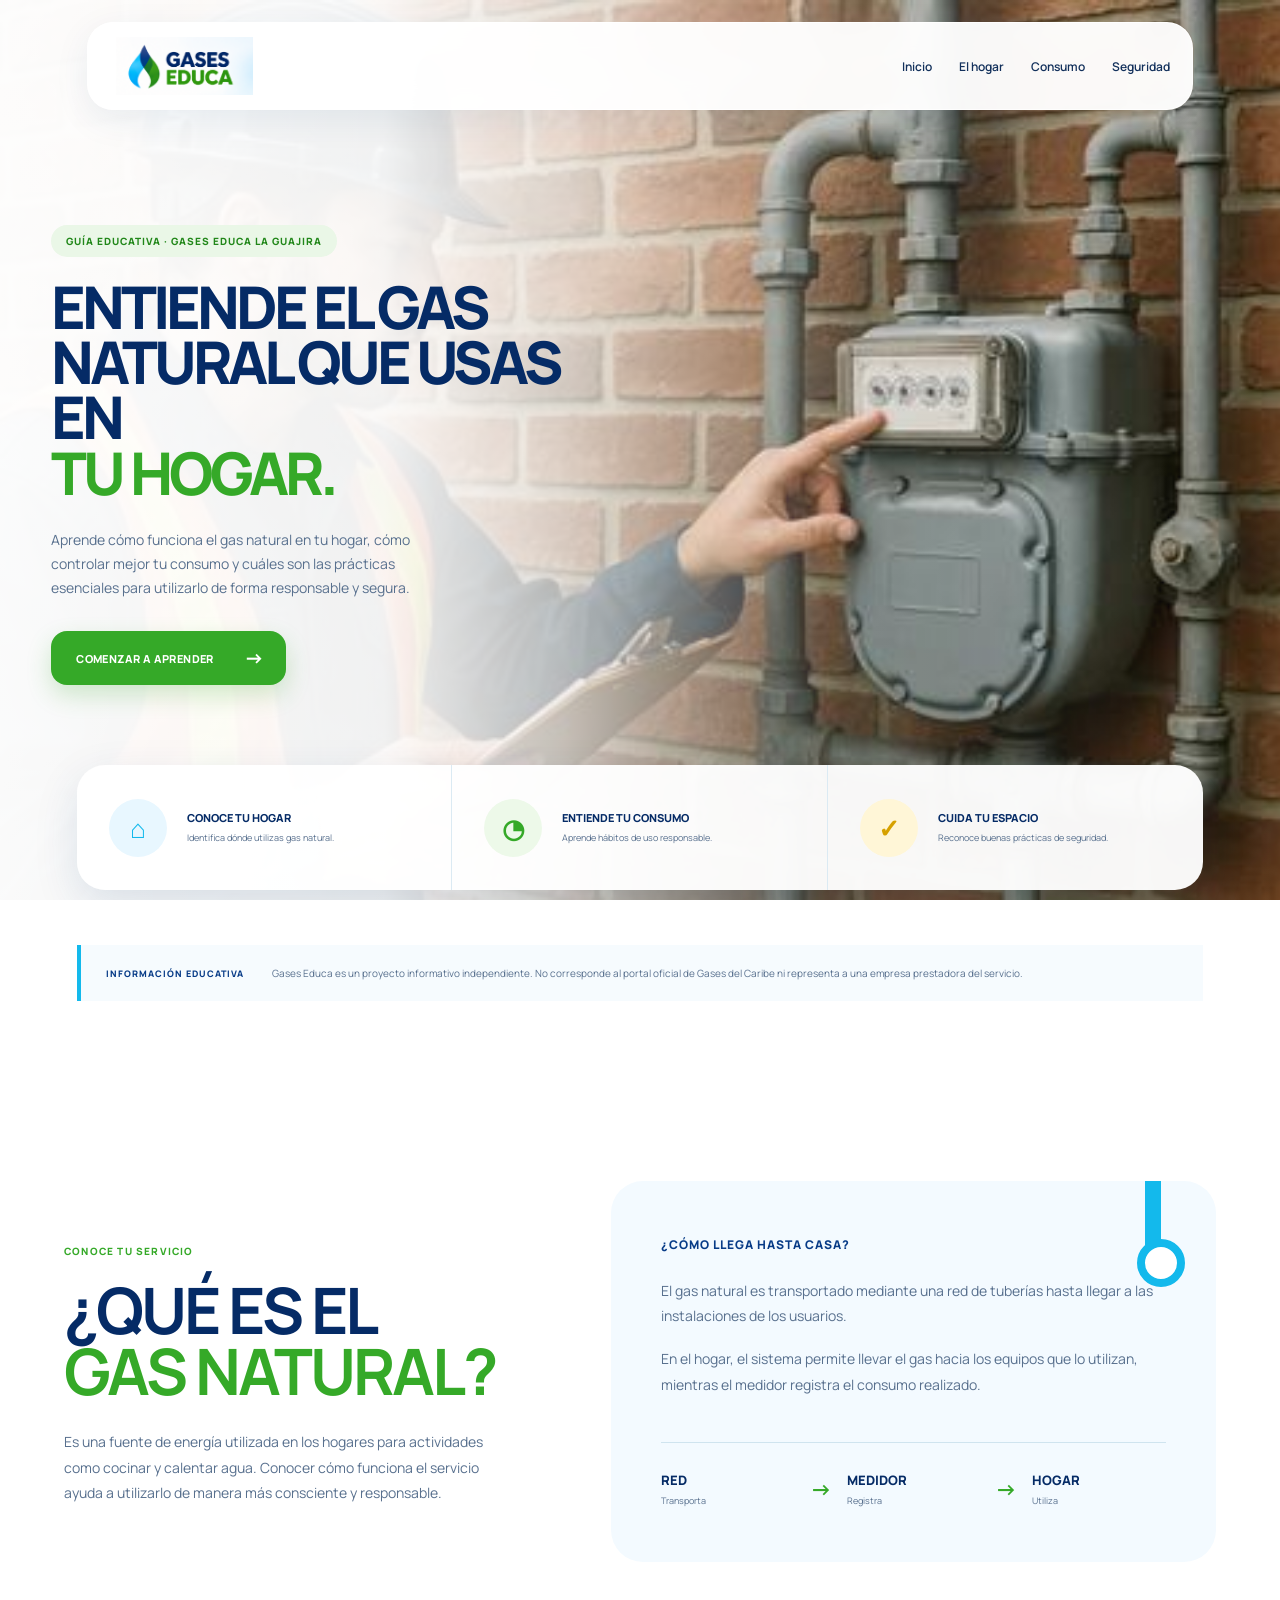
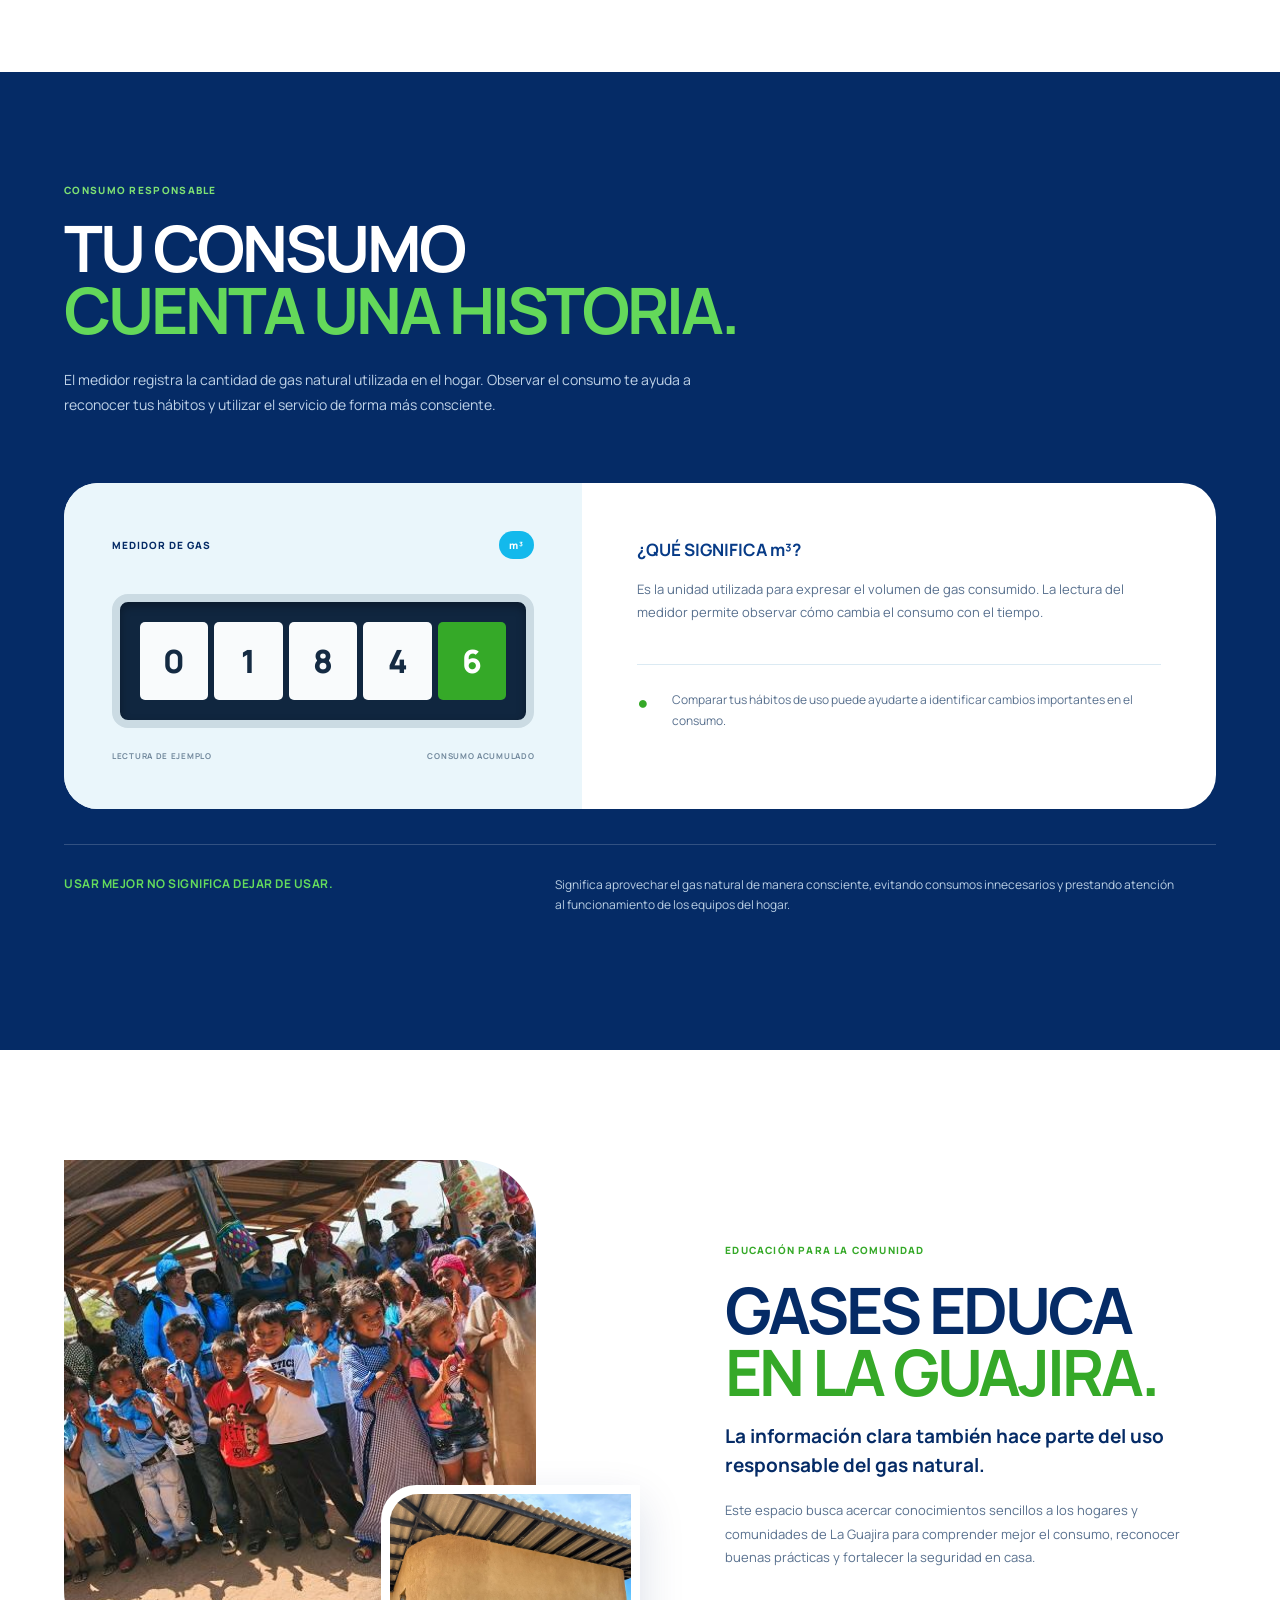
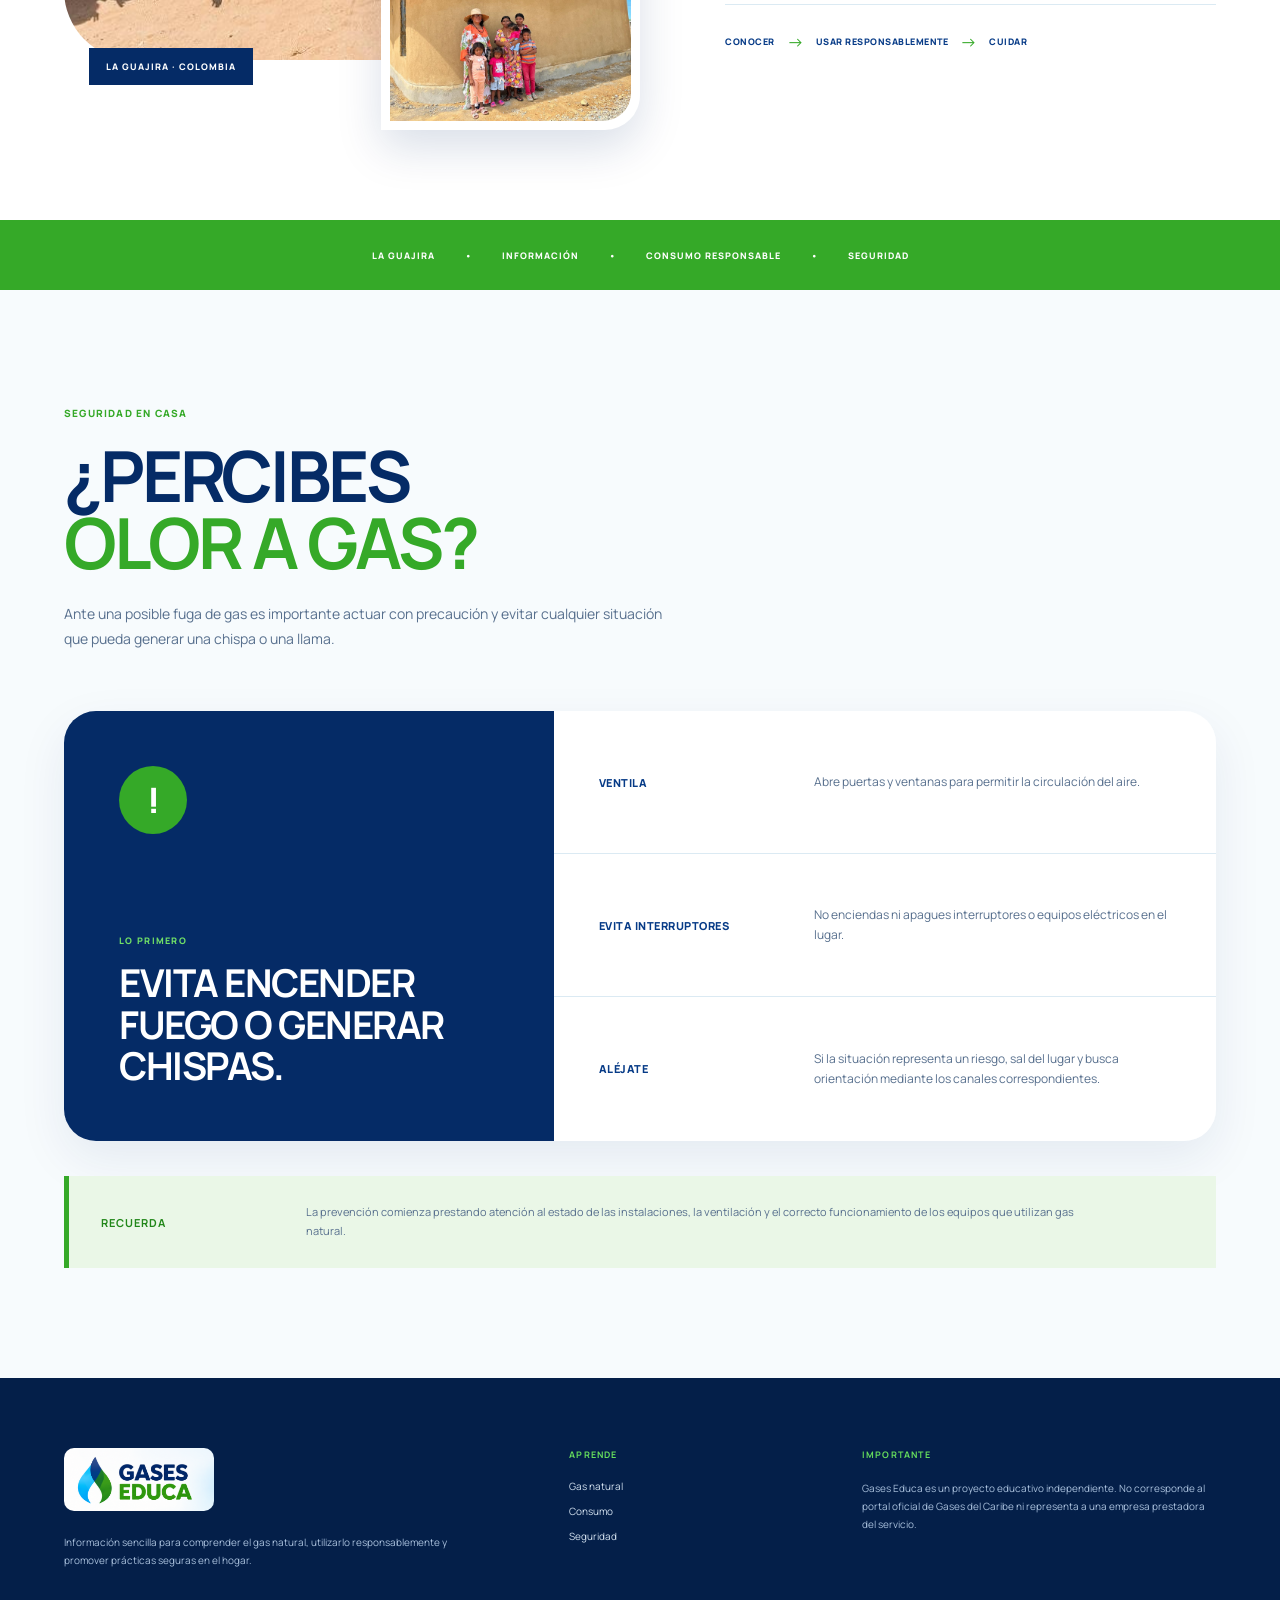
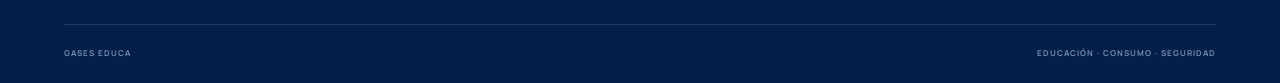
==== index.html @ d1bec8c1 "Add files via upload" ====
<!DOCTYPE html>
<html lang="es">

<head>
    <meta charset="UTF-8">
    <meta name="viewport" content="width=device-width, initial-scale=1.0">

    <meta name="description"
        content="Gases Educa, guía educativa independiente sobre gas natural, consumo responsable y seguridad en el hogar.">

    <title>Gases Educa | Energía en tu hogar</title>

    <link rel="stylesheet" href="estilos.css">
</head>

<body>

    <!-- =========================
         HEADER
    ========================== -->

    <header class="header">

        <div class="header-inner">

            <a href="#inicio" class="logo">
                <img src="imagenes/logo.png" alt="Gases Educa">
            </a>

            <nav class="nav" id="nav">
                <a href="#inicio">Inicio</a>
                <a href="#hogar">El hogar</a>
                <a href="#consumo">Consumo</a>
                <a href="#seguridad">Seguridad</a>
            </nav>

             

            <button
                class="menu-btn"
                id="menuBtn"
                aria-label="Abrir menú"
                aria-expanded="false"
            >
                ☰
            </button>

        </div>

    </header>


    <main>

        <!-- =========================
             PORTADA
        ========================== -->

        <section class="hero" id="inicio">

            <div class="hero-background"></div>

            <div class="hero-content">

                <div class="hero-copy">

                    <span class="hero-label">
                        GUÍA EDUCATIVA · GASES EDUCA LA GUAJIRA
                    </span>

                     <h1>
                      ENTIENDE EL
                      GAS NATURAL
                      QUE USAS EN
                     <span>TU HOGAR.</span>
                    </h1>

                     <p>
                     Aprende cómo funciona el gas natural en tu hogar,
                     cómo controlar mejor tu consumo y cuáles son las
                     prácticas esenciales para utilizarlo de forma
                     responsable y segura.
                    </p>

                    <a href="#hogar" class="hero-button">
                       COMENZAR A APRENDER
                       <span>→</span>
                   </a>

                </div>

            </div>


            <!-- FRANJA INFERIOR -->

            <div class="hero-strip">

                <div class="strip-item">
                    <span class="strip-icon">⌂</span>

                    <div>
                        <strong>CONOCE TU HOGAR</strong>
                        <small>
                            Identifica dónde utilizas gas natural.
                        </small>
                    </div>
                </div>


                <div class="strip-item">
                    <span class="strip-icon">◔</span>

                    <div>
                        <strong>ENTIENDE TU CONSUMO</strong>
                        <small>
                            Aprende hábitos de uso responsable.
                        </small>
                    </div>
                </div>


                <div class="strip-item">
                    <span class="strip-icon">✓</span>

                    <div>
                        <strong>CUIDA TU ESPACIO</strong>
                        <small>
                            Reconoce buenas prácticas de seguridad.
                        </small>
                    </div>
                </div>

            </div>

        </section>


        <!-- =========================
             ACLARACIÓN
        ========================== -->

        <div class="independent-message">

            <span>INFORMACIÓN EDUCATIVA</span>

            <p>
                Gases Educa es un proyecto informativo independiente.
                No corresponde al portal oficial de Gases del Caribe
                ni representa a una empresa prestadora del servicio.
            </p>

        </div>

        <!-- =====================================================
     CONOCE TU SERVICIO
====================================================== -->

<section class="learn-gas" id="hogar">

    <div class="learn-gas-inner">

        <div class="learn-intro">

            <span class="section-label">
                CONOCE TU SERVICIO
            </span>

            <h2>
                ¿QUÉ ES EL<br>
                <span>GAS NATURAL?</span>
            </h2>

            <p>
                Es una fuente de energía utilizada en los hogares
                para actividades como cocinar y calentar agua.
                Conocer cómo funciona el servicio ayuda a utilizarlo
                de manera más consciente y responsable.
            </p>

        </div>


        <div class="gas-explanation">

            <div class="gas-line"></div>

            <div class="gas-text">

                <span class="gas-question">
                    ¿CÓMO LLEGA HASTA CASA?
                </span>

                <p>
                    El gas natural es transportado mediante una red de
                    tuberías hasta llegar a las instalaciones de los
                    usuarios.
                </p>

                <p>
                    En el hogar, el sistema permite llevar el gas hacia
                    los equipos que lo utilizan, mientras el medidor
                    registra el consumo realizado.
                </p>

            </div>


            <div class="gas-words">

                <div>
                    <span>RED</span>
                    <small>Transporta</small>
                </div>

                <div class="word-arrow">→</div>

                <div>
                    <span>MEDIDOR</span>
                    <small>Registra</small>
                </div>

                <div class="word-arrow">→</div>

                <div>
                    <span>HOGAR</span>
                    <small>Utiliza</small>
                </div>

            </div>

        </div>

    </div>

</section>
      <!-- =====================================================
     ENTIENDE TU CONSUMO
====================================================== -->

<section class="consumption" id="consumo">

    <div class="consumption-inner">

        <div class="consumption-heading">

            <span class="consumption-label">
                CONSUMO RESPONSABLE
            </span>

            <h2>
                TU CONSUMO<br>
                <span>CUENTA UNA HISTORIA.</span>
            </h2>

            <p>
                El medidor registra la cantidad de gas natural utilizada
                en el hogar. Observar el consumo te ayuda a reconocer tus
                hábitos y utilizar el servicio de forma más consciente.
            </p>

        </div>


        <div class="meter-area">

            <div class="meter">

                <div class="meter-top">
                    <span>MEDIDOR DE GAS</span>
                    <span>m³</span>
                </div>

                <div class="meter-screen">
                    <span>0</span>
                    <span>1</span>
                    <span>8</span>
                    <span>4</span>
                    <span class="meter-decimal">6</span>
                </div>

                <div class="meter-bottom">
                    <span>LECTURA DE EJEMPLO</span>
                    <span>CONSUMO ACUMULADO</span>
                </div>

            </div>


            <div class="meter-explanation">

                <div class="meter-info">
                    <strong>¿QUÉ SIGNIFICA m³?</strong>

                    <p>
                        Es la unidad utilizada para expresar el volumen
                        de gas consumido. La lectura del medidor permite
                        observar cómo cambia el consumo con el tiempo.
                    </p>
                </div>


                <div class="consumption-tip">
                    <span>●</span>

                    <p>
                        Comparar tus hábitos de uso puede ayudarte a
                        identificar cambios importantes en el consumo.
                    </p>
                </div>

            </div>

        </div>


        <div class="consumption-message">

            <strong>USAR MEJOR NO SIGNIFICA DEJAR DE USAR.</strong>

            <p>
                Significa aprovechar el gas natural de manera consciente,
                evitando consumos innecesarios y prestando atención al
                funcionamiento de los equipos del hogar.
            </p>

        </div>

    </div>

</section>
<!-- =====================================================
     GASES EDUCA EN LA GUAJIRA
====================================================== -->

<section class="guajira-section">

    <div class="guajira-inner">

        <div class="guajira-visual">

            <img
                src="imagenes/guajira.png"
                alt="Comunidad de La Guajira"
                class="guajira-main-img"
            >

            <div class="guajira-second-img">
                <img
                    src="imagenes/guajira2.png"
                    alt="Territorio y comunidad de La Guajira"
                >
            </div>

            <span class="guajira-location">
                LA GUAJIRA · COLOMBIA
            </span>

        </div>


        <div class="guajira-content">

            <span class="section-label">
                EDUCACIÓN PARA LA COMUNIDAD
            </span>

            <h2>
                GASES EDUCA<br>
                <span>EN LA GUAJIRA.</span>
            </h2>

            <p class="guajira-lead">
                La información clara también hace parte del uso
                responsable del gas natural.
            </p>

            <p>
                Este espacio busca acercar conocimientos sencillos
                a los hogares y comunidades de La Guajira para
                comprender mejor el consumo, reconocer buenas
                prácticas y fortalecer la seguridad en casa.
            </p>

            <div class="guajira-message">
                <span>CONOCER</span>
                <i>→</i>
                <span>USAR RESPONSABLEMENTE</span>
                <i>→</i>
                <span>CUIDAR</span>
            </div>

        </div>

    </div>

    <div class="guajira-band">
        <span>LA GUAJIRA</span>
        <span>•</span>
        <span>INFORMACIÓN</span>
        <span>•</span>
        <span>CONSUMO RESPONSABLE</span>
        <span>•</span>
        <span>SEGURIDAD</span>
    </div>

</section>
 <!-- =====================================================
     SEGURIDAD EN CASA
====================================================== -->

<section class="safety" id="seguridad">

    <div class="safety-inner">

        <div class="safety-heading">

            <span class="section-label">
                SEGURIDAD EN CASA
            </span>

            <h2>
                ¿PERCIBES<br>
                <span>OLOR A GAS?</span>
            </h2>

            <p>
                Ante una posible fuga de gas es importante actuar
                con precaución y evitar cualquier situación que
                pueda generar una chispa o una llama.
            </p>

        </div>


        <div class="safety-guide">

            <div class="safety-main">

                <span class="safety-alert">!</span>

                <div>
                    <small>LO PRIMERO</small>

                    <strong>
                        EVITA ENCENDER<br>
                        FUEGO O GENERAR<br>
                        CHISPAS.
                    </strong>
                </div>

            </div>


            <div class="safety-actions">

                <div class="safety-action">
                    <span>VENTILA</span>

                    <p>
                        Abre puertas y ventanas para permitir
                        la circulación del aire.
                    </p>
                </div>


                <div class="safety-action">
                    <span>EVITA INTERRUPTORES</span>

                    <p>
                        No enciendas ni apagues interruptores
                        o equipos eléctricos en el lugar.
                    </p>
                </div>


                <div class="safety-action">
                    <span>ALÉJATE</span>

                    <p>
                        Si la situación representa un riesgo,
                        sal del lugar y busca orientación
                        mediante los canales correspondientes.
                    </p>
                </div>

            </div>

        </div>


        <div class="safety-reminder">

            <strong>RECUERDA</strong>

            <p>
                La prevención comienza prestando atención al estado
                de las instalaciones, la ventilación y el correcto
                funcionamiento de los equipos que utilizan gas natural.
            </p>

        </div>

    </div>

</section>
<!-- =====================================================
     CIERRE
====================================================== -->

<footer class="footer">

    <div class="footer-inner">

        <div class="footer-brand">

            <img src="imagenes/logo.png" alt="Gases Educa">

            <p>
                Información sencilla para comprender el gas natural,
                utilizarlo responsablemente y promover prácticas
                seguras en el hogar.
            </p>

        </div>


        <div class="footer-links">

            <strong>APRENDE</strong>

            <a href="#hogar">Gas natural</a>
            <a href="#consumo">Consumo</a>
            <a href="#seguridad">Seguridad</a>

        </div>


        <div class="footer-disclaimer">

            <strong>IMPORTANTE</strong>

            <p>
                Gases Educa es un proyecto educativo independiente.
                No corresponde al portal oficial de Gases del Caribe
                ni representa a una empresa prestadora del servicio.
            </p>

        </div>

    </div>


    <div class="footer-bottom">

        <span>GASES EDUCA</span>

        <span>EDUCACIÓN · CONSUMO · SEGURIDAD</span>

    </div>

</footer>
    </main>


    <script src="script.js"></script>

</body>

</html>
---- estilos.css ----
/* =========================================================
   GASES EDUCA
   PORTADA
========================================================= */

@import url('https://fonts.googleapis.com/css2?family=Manrope:wght@400;500;600;700;800&display=swap');


:root {
    --blue: #073b87;
    --blue-dark: #052b66;
    --cyan: #13b9ec;
    --green: #35a928;
    --green-dark: #218719;
    --light-green: #eaf7e7;
    --white: #ffffff;
    --text: #12305b;
    --soft-text: #58708e;
    --line: #dbeaf3;
}


* {
    margin: 0;
    padding: 0;
    box-sizing: border-box;
}


html {
    scroll-behavior: smooth;
}


body {
    font-family: "Manrope", sans-serif;
    color: var(--text);
    background: var(--white);
}


/* =========================================================
   HEADER
========================================================= */

.header {
    position: absolute;
    top: 22px;
    left: 0;
    width: 100%;
    z-index: 20;

    padding: 0 4%;
}


 .header-inner {
    width: 94%;
    max-width: 1420px;
    min-height: 88px;

    margin: 0 auto;
    padding: 10px 22px 10px 28px;

    display: flex;
    align-items: center;
    gap: 22px;

    background: rgba(255, 255, 255, .96);

    border: 1px solid rgba(255, 255, 255, .8);
    border-radius: 26px;

    box-shadow: 0 10px 35px rgba(8, 61, 112, .08);

    backdrop-filter: blur(12px);
}

.logo {
    display: flex;
    align-items: center;

    margin-right: auto;
}


.logo img {
    display: block;

    width: auto;
    height: 58px;

    object-fit: contain;
}

.nav {
    display: flex;
    align-items: center;
    gap: 27px;
    white-space: nowrap;
}


.nav a {
    position: relative;

    color: var(--text);
    text-decoration: none;

    font-size: 12px;
    font-weight: 600;
    white-space: nowrap;
}


.nav a::after {
    content: "";

    position: absolute;
    left: 0;
    bottom: -8px;

    width: 0;
    height: 3px;

    border-radius: 10px;

    background: var(--green);

    transition: width .25s ease;
}


.nav a:hover::after {
    width: 100%;
}


.header-action {
    padding: 14px 22px;

    border-radius: 16px;

    background: var(--green);
    color: var(--white);

    text-decoration: none;

    font-size: 12px;
    font-weight: 800;
    white-space: nowrap;

    box-shadow: 0 7px 18px rgba(53, 169, 40, .2);

    transition: transform .2s ease,
                background .2s ease;
}


.header-action:hover {
    transform: translateY(-2px);
    background: var(--green-dark);
}


.menu-btn {
    display: none;

    border: 0;
    background: transparent;

    color: var(--blue);

    font-size: 27px;
    cursor: pointer;
}


/* =========================================================
   HERO
========================================================= */

.hero {
    position: relative;

    min-height: 900px;

    padding-top: 130px;

    overflow: hidden;

    background: #eefaff;
}


/* LA ILUSTRACIÓN ES EL FONDO, NO UNA TARJETA */

 .hero-background {
    position: absolute;
    inset: 0;

    background-image:
        linear-gradient(
            90deg,
            rgba(255,255,255,.98) 0%,
            rgba(255,255,255,.94) 30%,
            rgba(255,255,255,.70) 44%,
            rgba(255,255,255,.12) 65%,
            rgba(255,255,255,0) 100%
        ),
        url("imagenes/foto-portada.jpg");

    background-size: cover;
    background-position: center;
    background-repeat: no-repeat;
}

/* CONTENIDO */

.hero-content {
    position: relative;
    z-index: 3;

    width: 92%;
    max-width: 1420px;

    min-height: 650px;

    margin: 0 auto;

    display: flex;
    align-items: center;
}


.hero-copy {
    width: 520px;
    max-width: 48%;
}


.hero-label {
    display: inline-block;

    margin-bottom: 22px;
    padding: 9px 15px;

    border-radius: 30px;

    background: var(--light-green);
    color: var(--green-dark);

    font-size: 10px;
    font-weight: 800;
    letter-spacing: 1px;
}


.hero-copy h1 {
    max-width: 520px;

    color: var(--blue-dark);

    font-size: clamp(46px, 4.6vw, 68px);
    font-weight: 800;
    line-height: .94;
    letter-spacing: -4px;
}


.hero-copy h1 span {
    display: block;
    color: var(--green);
}


 .hero-copy p {
    width: 390px;
    max-width: 100%;

    margin-top: 28px;

    color: var(--soft-text);

    font-size: 14px;
    line-height: 1.7;

    position: relative;
    z-index: 5;
}

.hero-button {
    width: fit-content;

    margin-top: 32px;
    padding: 17px 22px 17px 25px;

    display: flex;
    align-items: center;
    gap: 30px;

    border-radius: 16px;

    background: var(--green);
    color: var(--white);

    text-decoration: none;

    font-size: 11px;
    font-weight: 800;
    letter-spacing: .4px;

    box-shadow: 0 10px 25px rgba(53, 169, 40, .22);

    transition: transform .2s ease,
                box-shadow .2s ease;
}


.hero-button span {
    font-size: 20px;
    line-height: 1;
}


.hero-button:hover {
    transform: translateY(-3px);

    box-shadow: 0 14px 30px rgba(53, 169, 40, .3);
}


/* =========================================================
   FRANJA INFERIOR DEL HERO
========================================================= */

.hero-strip {
    position: relative;
    z-index: 5;

    width: 88%;
    max-width: 1320px;

    margin: -15px auto 0;

    display: grid;
    grid-template-columns: repeat(3, 1fr);

    background: rgba(255, 255, 255, .96);

    border-radius: 28px;

    box-shadow: 0 15px 45px rgba(8, 61, 112, .12);

    overflow: hidden;
}


.strip-item {
    min-height: 125px;

    padding: 25px 32px;

    display: flex;
    align-items: center;
    gap: 20px;

    border-right: 1px solid var(--line);
}


.strip-item:last-child {
    border-right: 0;
}


.strip-icon {
    flex: 0 0 58px;

    width: 58px;
    height: 58px;

    display: grid;
    place-items: center;

    border-radius: 50%;

    background: #e8f7ff;
    color: var(--cyan);

    font-size: 26px;
    font-weight: 700;
}


.strip-item:nth-child(2) .strip-icon {
    background: #edf9e9;
    color: var(--green);
}


.strip-item:nth-child(3) .strip-icon {
    background: #fff6d7;
    color: #d6a100;
}


.strip-item strong {
    display: block;

    margin-bottom: 6px;

    color: var(--blue-dark);

    font-size: 11px;
    font-weight: 800;
}


.strip-item small {
    display: block;

    color: var(--soft-text);

    font-size: 9px;
    line-height: 1.5;
}


/* =========================================================
   MENSAJE INDEPENDIENTE
========================================================= */

.independent-message {
    width: 88%;
    max-width: 1150px;

    margin: 45px auto 70px;
    padding: 20px 25px;

    display: flex;
    align-items: center;
    gap: 28px;

    border-left: 4px solid var(--cyan);

    background: #f6fbfe;
}


.independent-message > span {
    flex: 0 0 auto;

    color: var(--blue);

    font-size: 9px;
    font-weight: 800;
    letter-spacing: 1px;
}


.independent-message p {
    color: var(--soft-text);

    font-size: 10px;
    line-height: 1.6;
}


/* =========================================================
   TABLET
========================================================= */

@media (max-width: 1000px) {

    .nav {
        gap: 20px;
    }

    .header-action {
        display: none;
    }

    .hero {
        min-height: 820px;
    }

    .hero-background {
        background-position: 58% center;

        opacity: .88;
    }

    .hero-copy {
        max-width: 55%;
    }

    .hero-copy h1 {
        font-size: 55px;
    }

}


/* =========================================================
   MÓVIL
========================================================= */

@media (max-width: 720px) {

    .header {
        top: 12px;
        padding: 0 14px;
    }


    .header-inner {
        min-height: 68px;

        padding: 8px 15px;

        border-radius: 20px;
    }


    .logo img {
        height: 45px;
    }


    .menu-btn {
        display: block;
    }


    .nav {
        position: absolute;

        top: 78px;
        left: 0;
        right: 0;

        display: none;
        flex-direction: column;
        align-items: flex-start;
        gap: 0;

        padding: 12px;

        background: var(--white);

        border-radius: 18px;

        box-shadow: 0 15px 35px rgba(8, 61, 112, .15);
    }


    .nav.active {
        display: flex;
    }


    .nav a {
        width: 100%;

        padding: 13px 10px;

        border-bottom: 1px solid var(--line);
    }


    .nav a:last-child {
        border-bottom: 0;
    }


    .nav a::after {
        display: none;
    }


    .hero {
        min-height: auto;

        padding-top: 105px;
        padding-bottom: 0;
    }


    .hero-background {
        inset: auto 0 0;

        height: 440px;

        background-image:
            linear-gradient(
                180deg,
                #ffffff 0%,
                rgba(255,255,255,.15) 30%,
                rgba(255,255,255,0) 100%
            ),
            url("imagenes/foto-portada.jpg");

        background-size: auto 440px;
        background-position: 68% bottom;
    }


    .hero-content {
        width: 100%;

        min-height: 700px;

        padding: 45px 24px 360px;

        display: block;
    }


    .hero-copy {
        width: 100%;
        max-width: 100%;
    }


    .hero-label {
        margin-bottom: 17px;

        font-size: 8px;
    }


    .hero-copy h1 {
        max-width: 390px;

        font-size: clamp(42px, 13vw, 57px);
        letter-spacing: -2.5px;
    }


    .hero-copy p {
        max-width: 380px;

        margin-top: 20px;

        font-size: 12px;
        line-height: 1.65;
    }


    .hero-button {
        margin-top: 24px;

        padding: 15px 18px;

        gap: 22px;
    }


    .hero-strip {
        width: calc(100% - 28px);

        margin: -25px auto 0;

        grid-template-columns: 1fr;

        border-radius: 22px;
    }


    .strip-item {
        min-height: 95px;

        padding: 18px 22px;

        border-right: 0;
        border-bottom: 1px solid var(--line);
    }


    .strip-item:last-child {
        border-bottom: 0;
    }


    .strip-icon {
        flex-basis: 48px;

        width: 48px;
        height: 48px;

        font-size: 21px;
    }


    .independent-message {
        width: calc(100% - 32px);

        margin: 35px auto 55px;

        display: block;
    }


    .independent-message > span {
        display: block;
        margin-bottom: 9px;
    }

}
/* =========================================================
   CONOCE TU SERVICIO
========================================================= */

.learn-gas {
    padding: 110px 5%;
    background: #ffffff;
}

.learn-gas-inner {
    width: 100%;
    max-width: 1320px;
    margin: 0 auto;

    display: grid;
    grid-template-columns: .85fr 1.15fr;
    gap: 100px;
    align-items: center;
}


/* LADO IZQUIERDO */

.section-label {
    display: inline-block;

    margin-bottom: 22px;

    color: var(--green);
    font-size: 10px;
    font-weight: 800;
    letter-spacing: 1.2px;
}

.learn-intro h2 {
    color: var(--blue-dark);

    font-size: clamp(45px, 5vw, 70px);
    line-height: .95;
    letter-spacing: -3px;
}

.learn-intro h2 span {
    color: var(--green);
}

.learn-intro > p {
    max-width: 460px;

    margin-top: 28px;

    color: var(--soft-text);
    font-size: 14px;
    line-height: 1.8;
}


/* LADO DERECHO */

.gas-explanation {
    position: relative;

    padding: 55px 50px;

    background: #f3faff;

    border-radius: 32px;
    overflow: hidden;
}


/* TUBERÍA DECORATIVA */

.gas-line {
    position: absolute;

    top: 0;
    right: 55px;

    width: 16px;
    height: 90px;

    background: var(--cyan);

    border-radius: 0 0 20px 20px;
}

.gas-line::after {
    content: "";

    position: absolute;

    bottom: -16px;
    left: -8px;

    width: 32px;
    height: 32px;

    background: var(--white);

    border: 8px solid var(--cyan);
    border-radius: 50%;
}


/* TEXTO */

.gas-question {
    display: block;

    margin-bottom: 25px;

    color: var(--blue);
    font-size: 12px;
    font-weight: 800;
    letter-spacing: 1px;
}

.gas-text {
    max-width: 580px;
}

.gas-text p {
    margin-bottom: 18px;

    color: var(--soft-text);
    font-size: 14px;
    line-height: 1.8;
}


/* RED → MEDIDOR → HOGAR */

.gas-words {
    margin-top: 45px;
    padding-top: 28px;

    display: flex;
    align-items: center;
    justify-content: space-between;
    gap: 15px;

    border-top: 1px solid #cfe4ef;
}

.gas-words div:not(.word-arrow) {
    flex: 1;
}

.gas-words span {
    display: block;

    color: var(--blue-dark);
    font-size: 13px;
    font-weight: 800;
}

.gas-words small {
    display: block;

    margin-top: 5px;

    color: var(--soft-text);
    font-size: 9px;
}

.word-arrow {
    color: var(--green);

    font-size: 22px;
    font-weight: 700;
}


/* =========================================================
   MÓVIL
========================================================= */

@media (max-width: 720px) {

    .learn-gas {
        padding: 75px 23px;
    }

    .learn-gas-inner {
        display: block;
    }

    .learn-intro h2 {
        font-size: 45px;
        letter-spacing: -2px;
    }

    .learn-intro > p {
        font-size: 12px;
        line-height: 1.75;
    }

    .gas-explanation {
        margin-top: 45px;

        padding: 45px 25px 30px;

        border-radius: 24px;
    }

    .gas-line {
        right: 30px;

        width: 12px;
        height: 55px;
    }

    .gas-line::after {
        width: 26px;
        height: 26px;

        left: -7px;
        bottom: -13px;

        border-width: 7px;
    }

    .gas-text {
        padding-top: 15px;
    }

    .gas-text p {
        font-size: 12px;
        line-height: 1.7;
    }

    .gas-words {
        margin-top: 30px;

        gap: 8px;
    }

    .gas-words span {
        font-size: 10px;
    }

    .gas-words small {
        font-size: 8px;
    }

    .word-arrow {
        font-size: 16px;
    }

}
/* =========================================================
   ENTIENDE TU CONSUMO
========================================================= */

.consumption {
    padding: 105px 5%;
    background: var(--blue-dark);
    color: var(--white);
}

.consumption-inner {
    width: 100%;
    max-width: 1320px;
    margin: 0 auto;
}


/* ENCABEZADO */

.consumption-heading {
    max-width: 760px;
    margin-bottom: 65px;
}

.consumption-label {
    display: inline-block;
    margin-bottom: 20px;

    color: #7ee173;

    font-size: 10px;
    font-weight: 800;
    letter-spacing: 1.3px;
}

.consumption-heading h2 {
    color: var(--white);

    font-size: clamp(46px, 5vw, 70px);
    line-height: .98;
    letter-spacing: -3px;
}

.consumption-heading h2 span {
    color: #64d85a;
}

.consumption-heading > p {
    max-width: 650px;
    margin-top: 25px;

    color: #bfd2e7;

    font-size: 14px;
    line-height: 1.8;
}


/* MEDIDOR + EXPLICACIÓN */

.meter-area {
    display: grid;
    grid-template-columns: .9fr 1.1fr;

    background: #ffffff;

    border-radius: 34px;

    overflow: hidden;
}


/* MEDIDOR */

.meter {
    padding: 48px;

    background: #eaf6fb;

    color: var(--blue-dark);
}

.meter-top {
    display: flex;
    justify-content: space-between;
    align-items: center;

    margin-bottom: 35px;

    font-size: 10px;
    font-weight: 800;
    letter-spacing: 1px;
}

.meter-top span:last-child {
    padding: 7px 10px;

    border-radius: 20px;

    background: var(--cyan);
    color: white;
}


/* PANTALLA */

.meter-screen {
    display: flex;
    gap: 6px;

    padding: 20px;

    background: #10263f;

    border: 8px solid #cbdbe3;
    border-radius: 16px;

    box-shadow: inset 0 4px 10px rgba(0,0,0,.3);
}

.meter-screen span {
    flex: 1;

    min-width: 45px;
    padding: 17px 5px;

    background: #f9fbfc;
    color: #152b43;

    border-radius: 5px;

    text-align: center;

    font-size: 32px;
    font-weight: 800;
}

.meter-screen .meter-decimal {
    background: var(--green);
    color: white;
}


/* TEXTO DEBAJO DEL MEDIDOR */

.meter-bottom {
    display: flex;
    justify-content: space-between;
    gap: 20px;

    margin-top: 22px;

    color: #71889c;

    font-size: 8px;
    font-weight: 700;
    letter-spacing: .7px;
}


/* EXPLICACIÓN */

.meter-explanation {
    padding: 55px;

    color: var(--blue-dark);
}

.meter-info strong {
    display: block;

    margin-bottom: 17px;

    color: var(--blue);
    font-size: 17px;
}

.meter-info p {
    max-width: 520px;

    color: var(--soft-text);

    font-size: 13px;
    line-height: 1.8;
}


/* CONSEJO */

.consumption-tip {
    margin-top: 40px;
    padding-top: 25px;

    display: grid;
    grid-template-columns: 22px 1fr;
    gap: 13px;

    border-top: 1px solid var(--line);
}

.consumption-tip > span {
    color: var(--green);
    font-size: 18px;
}

.consumption-tip p {
    color: var(--soft-text);

    font-size: 12px;
    line-height: 1.7;
}


/* MENSAJE INFERIOR */

.consumption-message {
    margin-top: 35px;

    display: grid;
    grid-template-columns: .8fr 1.2fr;
    gap: 50px;

    padding: 30px 0;

    border-top: 1px solid rgba(255,255,255,.18);
}

.consumption-message strong {
    color: #65dc5c;

    font-size: 12px;
    line-height: 1.5;
    letter-spacing: .5px;
}

.consumption-message p {
    max-width: 620px;

    color: #b9cee3;

    font-size: 12px;
    line-height: 1.7;
}


/* =========================================================
   MÓVIL
========================================================= */

@media (max-width: 720px) {

    .consumption {
        padding: 75px 23px;
    }

    .consumption-heading {
        margin-bottom: 40px;
    }

    .consumption-heading h2 {
        font-size: 43px;
        letter-spacing: -2px;
    }

    .consumption-heading > p {
        font-size: 12px;
        line-height: 1.7;
    }


    .meter-area {
        display: block;

        border-radius: 24px;
    }


    .meter {
        padding: 30px 22px;
    }


    .meter-screen {
        gap: 4px;

        padding: 12px;

        border-width: 6px;
    }


    .meter-screen span {
        min-width: 0;

        padding: 13px 2px;

        font-size: 24px;
    }


    .meter-bottom {
        font-size: 7px;
    }


    .meter-explanation {
        padding: 32px 24px;
    }


    .meter-info strong {
        font-size: 15px;
    }


    .meter-info p,
    .consumption-tip p {
        font-size: 11px;
    }


    .consumption-message {
        display: block;

        margin-top: 25px;
    }


    .consumption-message strong {
        display: block;

        margin-bottom: 14px;
    }


    .consumption-message p {
        font-size: 11px;
    }

}
/* =========================================================
   SEGURIDAD EN CASA
========================================================= */

.safety {
    padding: 110px 5%;
    background: #f7fbfd;
}

.safety-inner {
    width: 100%;
    max-width: 1320px;
    margin: 0 auto;
}


/* ENCABEZADO */

.safety-heading {
    max-width: 760px;
    margin-bottom: 60px;
}

.safety-heading h2 {
    color: var(--blue-dark);

    font-size: clamp(48px, 5.5vw, 76px);
    line-height: .95;
    letter-spacing: -3px;
}

.safety-heading h2 span {
    color: var(--green);
}

.safety-heading > p {
    max-width: 610px;

    margin-top: 25px;

    color: var(--soft-text);
    font-size: 14px;
    line-height: 1.8;
}


/* BLOQUE PRINCIPAL */

.safety-guide {
    display: grid;
    grid-template-columns: .85fr 1.15fr;

    border-radius: 32px;
    overflow: hidden;

    box-shadow: 0 18px 50px rgba(5, 43, 102, .08);
}


/* ALERTA */

.safety-main {
    min-height: 430px;

    padding: 55px;

    display: flex;
    flex-direction: column;
    justify-content: space-between;

    background: var(--blue-dark);
    color: var(--white);
}

.safety-alert {
    width: 68px;
    height: 68px;

    display: grid;
    place-items: center;

    border-radius: 50%;

    background: var(--green);

    color: var(--white);

    font-size: 35px;
    font-weight: 800;
}

.safety-main small {
    display: block;

    margin-bottom: 15px;

    color: #70df67;

    font-size: 9px;
    font-weight: 800;
    letter-spacing: 1.3px;
}

.safety-main strong {
    display: block;

    max-width: 420px;

    font-size: clamp(28px, 3vw, 43px);
    line-height: 1.08;
    letter-spacing: -1.5px;
}


/* ACCIONES */

.safety-actions {
    background: var(--white);
}

.safety-action {
    min-height: 143px;

    padding: 34px 45px;

    display: grid;
    grid-template-columns: 180px 1fr;
    gap: 35px;
    align-items: center;

    border-bottom: 1px solid var(--line);
}

.safety-action:last-child {
    border-bottom: 0;
}

.safety-action > span {
    color: var(--blue);

    font-size: 11px;
    font-weight: 800;
    letter-spacing: .5px;
}

.safety-action p {
    color: var(--soft-text);

    font-size: 12px;
    line-height: 1.7;
}


/* RECORDATORIO */

.safety-reminder {
    margin-top: 35px;

    padding: 27px 32px;

    display: grid;
    grid-template-columns: 170px 1fr;
    gap: 35px;
    align-items: center;

    border-left: 5px solid var(--green);

    background: #eaf7e7;
}

.safety-reminder strong {
    color: var(--green-dark);

    font-size: 11px;
    letter-spacing: 1px;
}

.safety-reminder p {
    max-width: 800px;

    color: var(--soft-text);

    font-size: 11px;
    line-height: 1.7;
}


/* =========================================================
   MÓVIL
========================================================= */

@media (max-width: 720px) {

    .safety {
        padding: 75px 23px;
    }

    .safety-heading {
        margin-bottom: 40px;
    }

    .safety-heading h2 {
        font-size: 44px;
        letter-spacing: -2px;
    }

    .safety-heading > p {
        font-size: 12px;
        line-height: 1.7;
    }


    .safety-guide {
        display: block;

        border-radius: 24px;
    }


    .safety-main {
        min-height: 330px;

        padding: 35px 28px;
    }


    .safety-alert {
        width: 55px;
        height: 55px;

        font-size: 28px;
    }


    .safety-main strong {
        font-size: 30px;
    }


    .safety-action {
        min-height: auto;

        display: block;

        padding: 28px 25px;
    }


    .safety-action > span {
        display: block;

        margin-bottom: 10px;
    }


    .safety-action p {
        font-size: 11px;
    }


    .safety-reminder {
        display: block;

        padding: 24px;
    }


    .safety-reminder strong {
        display: block;

        margin-bottom: 10px;
    }

}
/* =========================================================
   FOOTER
========================================================= */

.footer {
    padding: 70px 5% 25px;

    background: #041f49;
    color: white;
}

.footer-inner {
    width: 100%;
    max-width: 1320px;

    margin: 0 auto 55px;

    display: grid;
    grid-template-columns: 1.2fr .6fr 1fr;
    gap: 80px;
}


/* LOGO */

.footer-brand img {
    width: 150px;
    height: auto;

    display: block;

    margin-bottom: 22px;

    background: white;
    border-radius: 10px;
}

.footer-brand p,
.footer-disclaimer p {
    max-width: 390px;

    color: #a9c0dc;

    font-size: 10px;
    line-height: 1.8;
}


/* LINKS */

.footer-links strong,
.footer-disclaimer strong {
    display: block;

    margin-bottom: 18px;

    color: #66dd5c;

    font-size: 9px;
    letter-spacing: 1.2px;
}

.footer-links a {
    display: block;

    width: fit-content;

    margin-bottom: 11px;

    color: #d4e2f0;

    text-decoration: none;

    font-size: 10px;
}

.footer-links a:hover {
    color: #66dd5c;
}


/* PARTE INFERIOR */

.footer-bottom {
    width: 100%;
    max-width: 1320px;

    margin: 0 auto;
    padding-top: 22px;

    display: flex;
    justify-content: space-between;
    gap: 20px;

    border-top: 1px solid rgba(255,255,255,.13);

    color: #718eaf;

    font-size: 8px;
    font-weight: 700;
    letter-spacing: 1px;
}


/* =========================================================
   FOOTER MÓVIL
========================================================= */

@media (max-width: 720px) {

    .footer {
        padding: 55px 23px 22px;
    }

    .footer-inner {
        display: block;

        margin-bottom: 40px;
    }

    .footer-brand,
    .footer-links {
        margin-bottom: 35px;
    }

    .footer-brand img {
        width: 135px;
    }

    .footer-bottom {
        display: block;
    }

    .footer-bottom span {
        display: block;
        margin-top: 8px;
    }

}
/* =========================================================
   GASES EDUCA EN LA GUAJIRA
========================================================= */

.guajira-section {
    padding: 110px 5% 0;
    background: #ffffff;
    overflow: hidden;
}

.guajira-inner {
    width: 100%;
    max-width: 1320px;
    margin: 0 auto 90px;

    display: grid;
    grid-template-columns: 1.08fr .92fr;
    gap: 85px;
    align-items: center;
}


/* =========================
   FOTOGRAFÍAS
========================= */

.guajira-visual {
    position: relative;
    min-height: 570px;
}

.guajira-main-img {
    width: 82%;
    height: 500px;

    display: block;

    object-fit: cover;

    border-radius: 0 70px 0 70px;
}

.guajira-second-img {
    position: absolute;

    right: 0;
    bottom: 0;

    width: 45%;
    height: 245px;

    padding: 9px;

    background: #ffffff;

    border-radius: 35px 0 35px 0;

    box-shadow: 0 18px 45px rgba(5, 43, 102, .15);
}

.guajira-second-img img {
    width: 100%;
    height: 100%;

    display: block;

    object-fit: cover;

    border-radius: 28px 0 28px 0;
}

.guajira-location {
    position: absolute;

    left: 25px;
    bottom: 45px;

    padding: 12px 17px;

    background: var(--blue-dark);
    color: #ffffff;

    font-size: 9px;
    font-weight: 800;
    letter-spacing: 1px;
}


/* =========================
   CONTENIDO
========================= */

.guajira-content h2 {
    color: var(--blue-dark);

    font-size: clamp(47px, 5vw, 70px);
    line-height: .96;
    letter-spacing: -3px;
}

.guajira-content h2 span {
    color: var(--green);
}

.guajira-lead {
    max-width: 500px;

    margin-top: 30px;

    color: var(--blue-dark) !important;

    font-size: 19px !important;
    font-weight: 700;
    line-height: 1.5 !important;
}

.guajira-content > p {
    max-width: 510px;

    margin-top: 20px;

    color: var(--soft-text);

    font-size: 13px;
    line-height: 1.8;
}


/* CONOCER → USAR → CUIDAR */

.guajira-message {
    margin-top: 35px;
    padding-top: 25px;

    display: flex;
    align-items: center;
    flex-wrap: wrap;
    gap: 12px;

    border-top: 1px solid var(--line);
}

.guajira-message span {
    color: var(--blue);

    font-size: 9px;
    font-weight: 800;
    letter-spacing: .5px;
}

.guajira-message i {
    color: var(--green);

    font-size: 17px;
    font-style: normal;
}


/* =========================
   FRANJA INFERIOR
========================= */

.guajira-band {
    margin: 0 -6%;

    min-height: 70px;
    padding: 20px 6%;

    display: flex;
    align-items: center;
    justify-content: center;
    gap: 30px;

    background: var(--green);
    color: #ffffff;

    font-size: 9px;
    font-weight: 800;
    letter-spacing: 1px;
}


/* =========================================================
   MÓVIL
========================================================= */

@media (max-width: 720px) {

    .guajira-section {
        padding: 75px 23px 0;
    }

    .guajira-inner {
        display: flex;
        flex-direction: column;
        gap: 55px;

        margin-bottom: 65px;
    }

    .guajira-visual {
        width: 100%;
        min-height: 430px;
    }

    .guajira-main-img {
        width: 88%;
        height: 370px;

        border-radius: 0 45px 0 45px;
    }

    .guajira-second-img {
        width: 48%;
        height: 175px;

        padding: 6px;

        border-radius: 25px 0 25px 0;
    }

    .guajira-second-img img {
        border-radius: 20px 0 20px 0;
    }

    .guajira-location {
        left: 15px;
        bottom: 30px;

        font-size: 7px;
    }

    .guajira-content h2 {
        font-size: 43px;
        letter-spacing: -2px;
    }

    .guajira-lead {
        font-size: 16px !important;
    }

    .guajira-content > p {
        font-size: 12px;
    }

    .guajira-band {
        margin: 0 -23px;

        justify-content: flex-start;

        gap: 17px;

        overflow: hidden;
        white-space: nowrap;

        font-size: 7px;
    }

}
/* =========================================================
   AJUSTE FINAL PARA CELULARES
========================================================= */

@media (max-width: 720px) {

    /* HEADER */

    .header {
        top: 10px;
        padding: 0 12px;
    }

    .header-inner {
        width: 100%;
        min-height: 72px;

        padding: 8px 14px;

        gap: 10px;

        border-radius: 22px;
    }

    .logo {
        margin-right: auto;
    }

    .logo img {
        width: auto;
        height: 47px;
    }


    /* En celular quitamos el botón grande del header */

    .header-action {
        display: none;
    }


    /* HAMBURGUESA */

    .menu-btn {
        display: block;

        flex: 0 0 auto;

        padding: 5px;

        font-size: 29px;
        line-height: 1;

        color: var(--blue);

        border: 0;
        background: transparent;
    }


    /* PORTADA */

    .hero {
        padding-top: 105px;
    }

    .hero-content {
        min-height: 690px;

        padding:
            75px
            22px
            300px;
    }


    /* ETIQUETA */

    .hero-label {
        margin-bottom: 23px;

        padding: 8px 13px;

        font-size: 7px;
        letter-spacing: .7px;

        white-space: nowrap;
    }


    /* TÍTULO */

    .hero-copy h1 {
        max-width: 470px;

        font-size: clamp(39px, 10.5vw, 52px);
        line-height: .96;

        letter-spacing: -2px;
    }


    /* TEXTO */

    .hero-copy p {
        width: 100%;
        max-width: 420px;

        margin-top: 24px;

        font-size: 11px;
        line-height: 1.75;
    }


    /* BOTÓN PRINCIPAL */

    .hero-button {
        margin-top: 27px;

        padding: 14px 18px;

        gap: 28px;

        border-radius: 14px;

        font-size: 9px;
    }

    .hero-button span {
        font-size: 17px;
    }

}
/* =========================================================
   HERO MÓVIL - AJUSTE DEFINITIVO
========================================================= */

@media (max-width: 720px) {

    .hero {
        min-height: auto;
        padding-top: 100px;
        background: #eefaff;
    }

    .hero-content {
        min-height: auto;
        padding: 75px 28px 65px;
    }

    .hero-copy {
        max-width: 100%;
    }

    .hero-label {
        margin-bottom: 30px;
        font-size: 7px;
    }

    .hero-copy h1 {
        max-width: 500px;

        font-size: clamp(42px, 10.5vw, 56px);
        line-height: .95;
        letter-spacing: -2.5px;
    }

    .hero-copy p {
        max-width: 470px;
        margin-top: 30px;

        font-size: 11px;
        line-height: 1.8;
    }

    .hero-button {
        margin-top: 30px;
    }

}
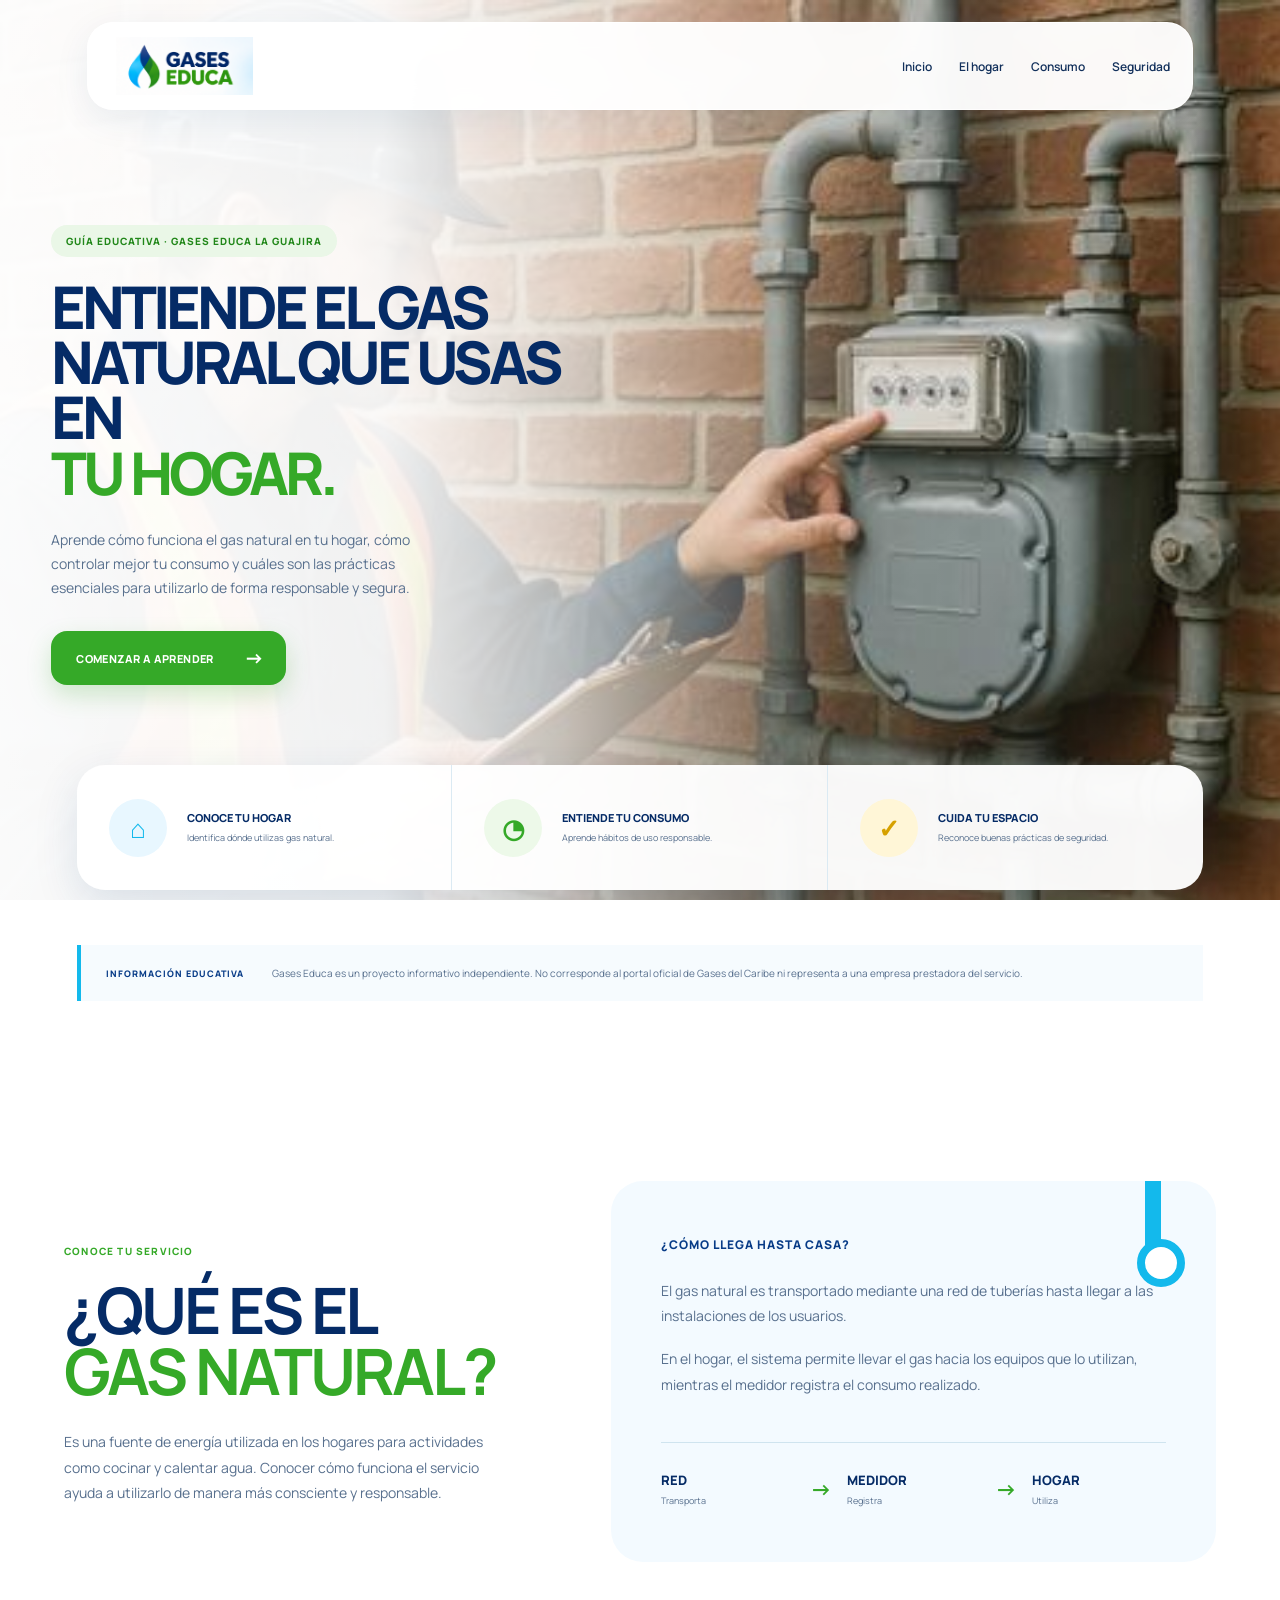
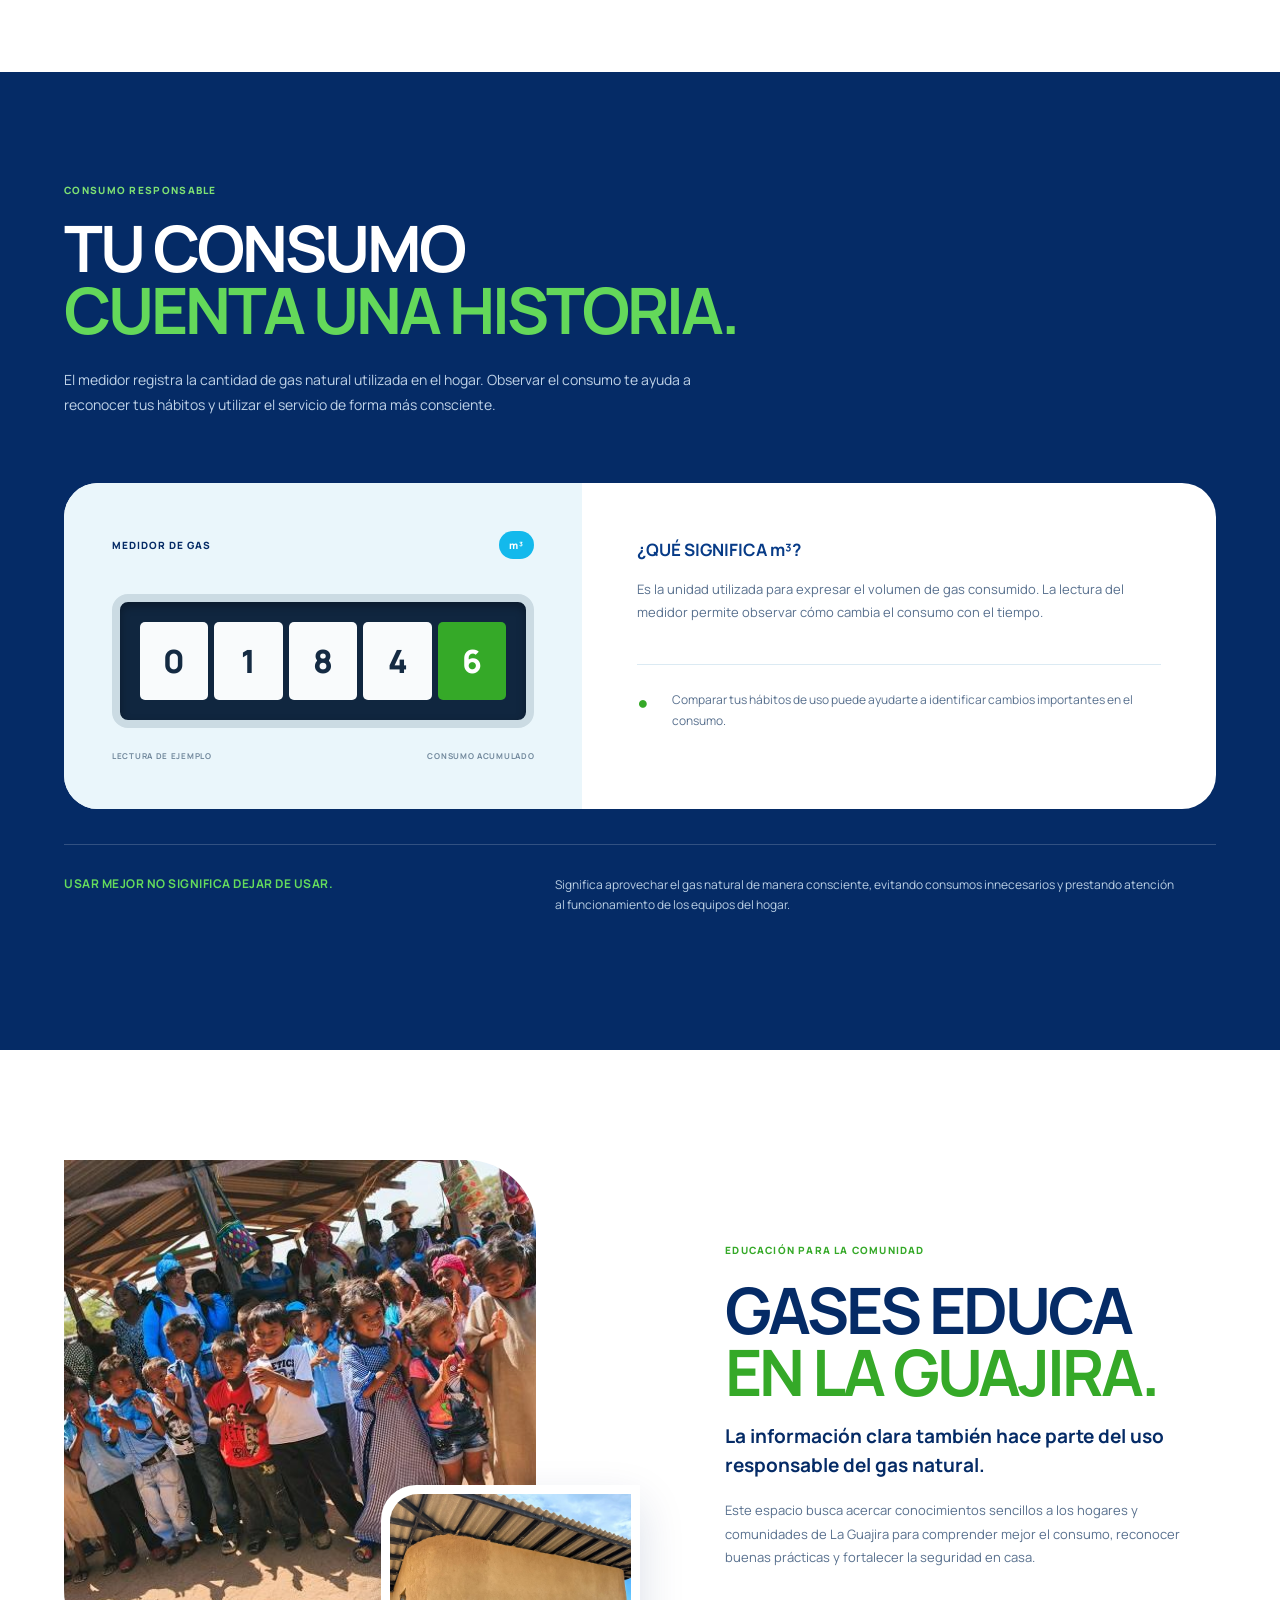
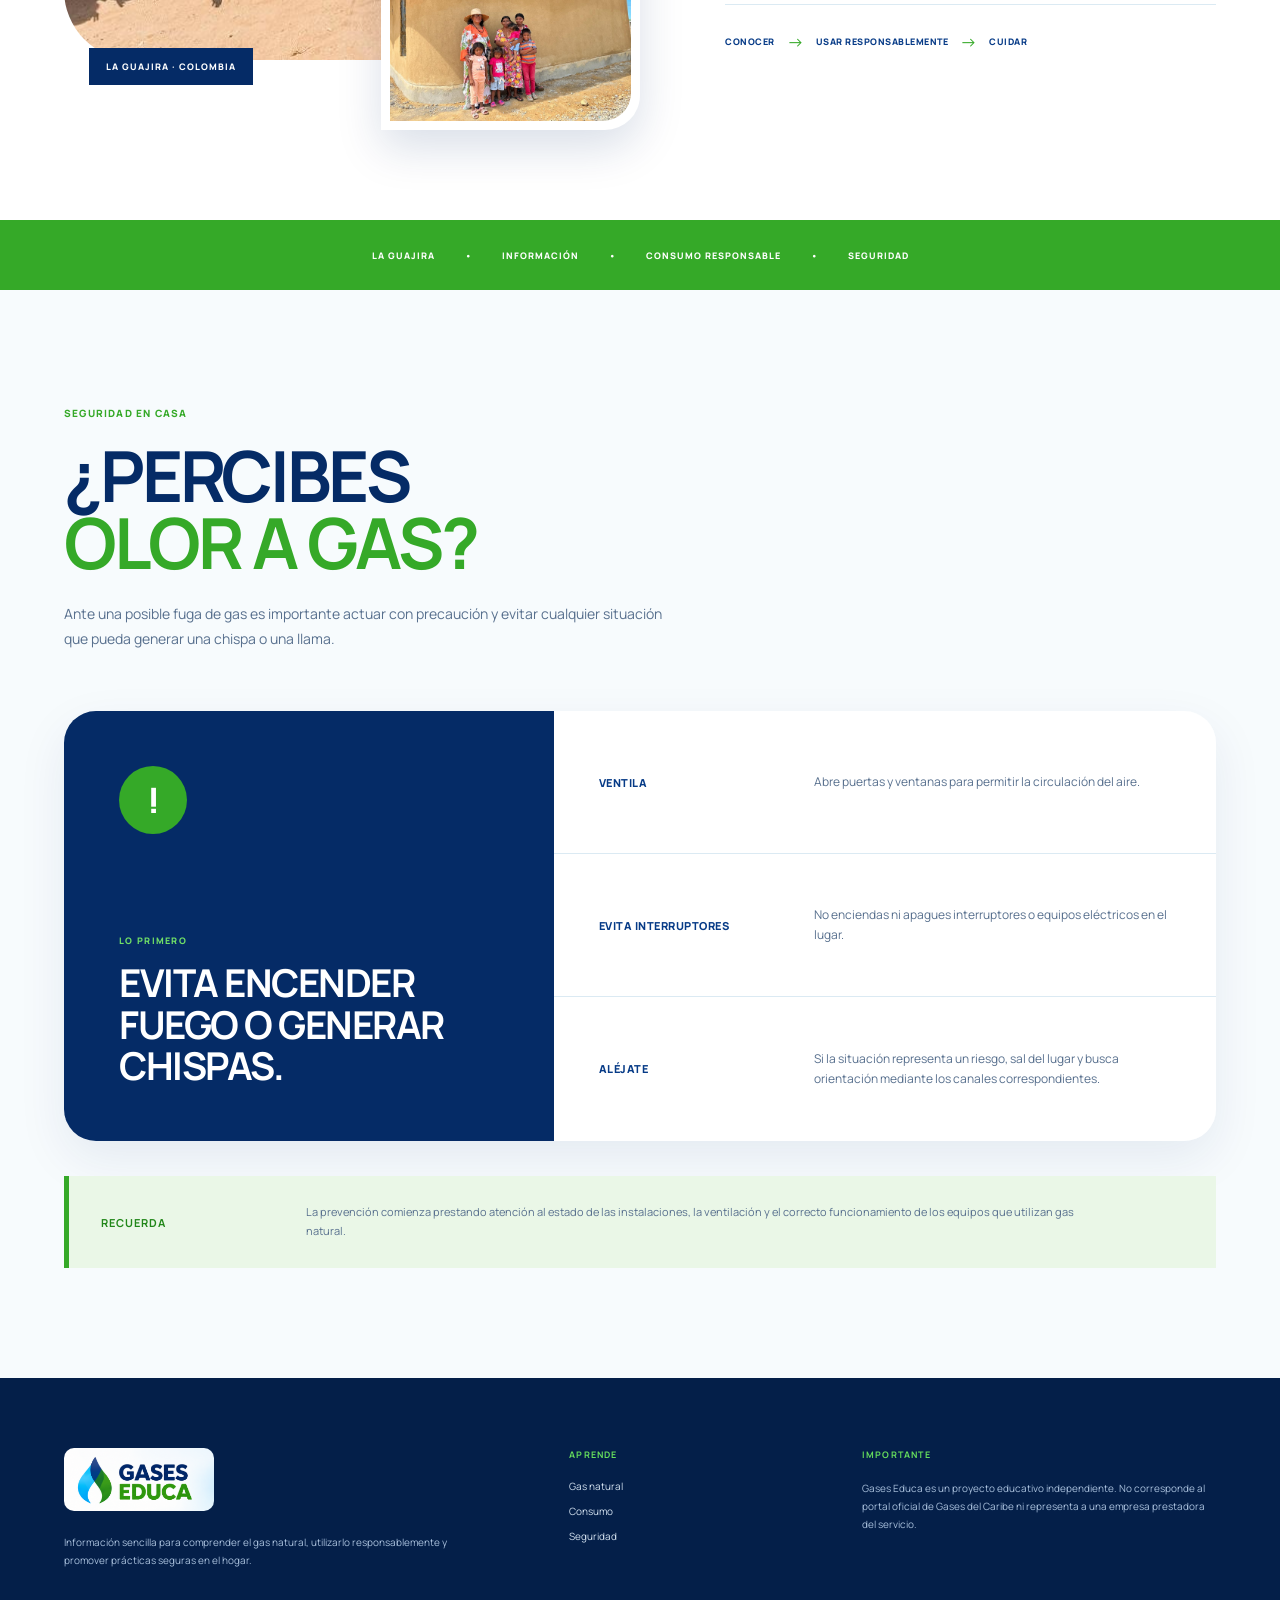
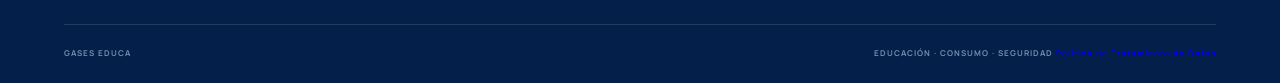
==== commit 9fbf7060: "Update index.html" ====
--- a/index.html
+++ b/index.html
@@ -1,4 +1,4 @@
-<!DOCTYPE html>
+ <!DOCTYPE html>
 <html lang="es">
 
 <head>
@@ -550,15 +550,20 @@
 
     </div>
 
-
-    <div class="footer-bottom">
-
-        <span>GASES EDUCA</span>
-
+<div class="footer-bottom">
+
+    <span>GASES EDUCA</span>
+
+    <div class="footer-bottom-links">
         <span>EDUCACIÓN · CONSUMO · SEGURIDAD</span>
 
-    </div>
-
+        <a href="politica-datos.html" class="footer-politica">
+            Política de Tratamiento de Datos
+        </a>
+    </div>
+
+</div>
+    
 </footer>
     </main>
 
@@ -567,4 +572,4 @@
 
 </body>
 
-</html>+</html>
